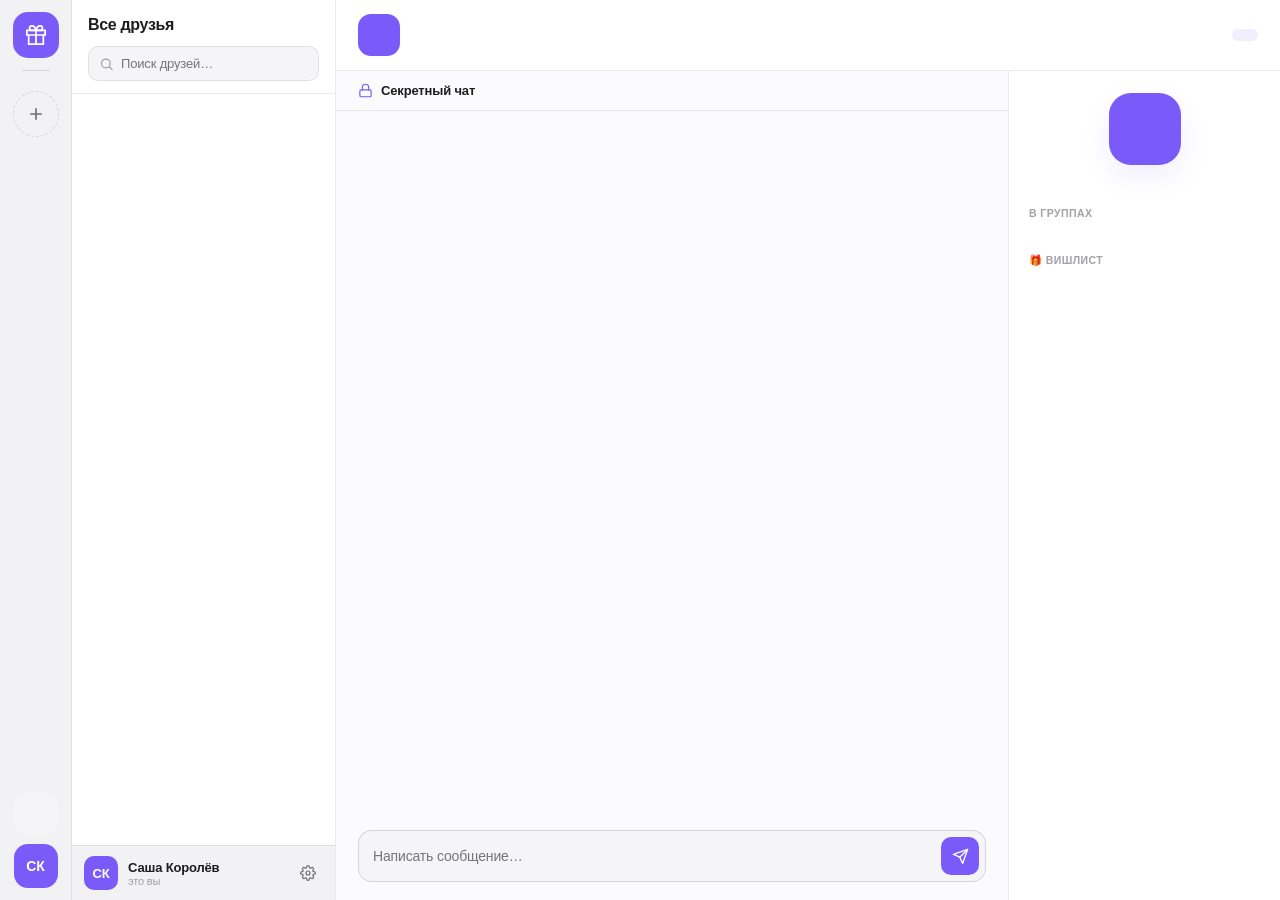
==== index.html @ 0d5040f3 "тут в app прописал еще базово нас чтобы всегда были" ====
<!DOCTYPE html>
<html lang="ru" data-theme="light">
<head>
<meta charset="UTF-8">
<meta name="viewport" content="width=device-width, initial-scale=1.0">
<title>Патимейкер</title>
<script>
  // применяем тему до отрисовки, чтобы не было мигания
  try { document.documentElement.dataset.theme = localStorage.getItem('pm-theme') || 'light'; } catch(e){}
</script>
<link rel="stylesheet" href="css/variables.css">
<link rel="stylesheet" href="css/base.css">
<link rel="stylesheet" href="css/layout.css">
<link rel="stylesheet" href="css/lists.css">
<link rel="stylesheet" href="css/cards.css">
<link rel="stylesheet" href="css/components.css">
</head>
<body>
<div class="app">

  <!-- ============ ICON RAIL ============ -->
  <nav class="rail">
    <button class="rail-btn active" id="railHome" title="Все друзья">
      <svg width="22" height="22" viewBox="0 0 24 24" fill="none" stroke="currentColor" stroke-width="1.9" stroke-linecap="round" stroke-linejoin="round"><path d="M20 12v10H4V12"/><path d="M2 7h20v5H2z"/><path d="M12 22V7"/><path d="M12 7H7.5a2.5 2.5 0 0 1 0-5C11 2 12 7 12 7z"/><path d="M12 7h4.5a2.5 2.5 0 0 0 0-5C13 2 12 7 12 7z"/></svg>
    </button>
    <div class="rail-divider"></div>
    <div id="railGroups"></div>
    <button class="rail-add" title="Новая группа">
      <svg width="18" height="18" viewBox="0 0 24 24" fill="none" stroke="currentColor" stroke-width="2.2" stroke-linecap="round"><path d="M12 5v14M5 12h14"/></svg>
    </button>
    <div class="rail-spacer"></div>
    <button class="rail-theme" id="themeBtn" title="Сменить тему"></button>
    <button class="rail-me" data-profile title="Мой профиль">СК</button>
  </nav>

  <!-- ============ FRIENDS LIST ============ -->
  <aside class="list">
    <div class="list-head">
      <div class="list-title" id="listTitle">Все друзья</div>
      <div class="list-sub" id="listSub"></div>
      <div class="group-actions" id="groupActions">
        <button class="ga-btn" id="groupJoinBtn"></button>
        <button class="ga-bell" id="groupBellBtn" title="Уведомления о днях рождения группы"></button>
      </div>
      <div class="search">
        <svg width="15" height="15" viewBox="0 0 24 24" fill="none" stroke="var(--faint)" stroke-width="2" stroke-linecap="round" stroke-linejoin="round"><circle cx="11" cy="11" r="7"/><path d="m21 21-4.3-4.3"/></svg>
        <input id="search" placeholder="Поиск друзей…">
      </div>
    </div>
    <div class="list-body" id="listBody"></div>
    <div class="list-foot">
      <button class="foot-av" data-profile>СК</button>
      <div style="flex:1;min-width:0">
        <div class="foot-name">Саша Королёв</div>
        <div class="foot-role">это вы</div>
      </div>
      <button class="foot-cog" data-profile title="Настройки">
        <svg width="16" height="16" viewBox="0 0 24 24" fill="none" stroke="currentColor" stroke-width="1.8" stroke-linecap="round" stroke-linejoin="round"><circle cx="12" cy="12" r="3"/><path d="M19.4 15a1.65 1.65 0 0 0 .33 1.82l.06.06a2 2 0 1 1-2.83 2.83l-.06-.06a1.65 1.65 0 0 0-1.82-.33 1.65 1.65 0 0 0-1 1.51V21a2 2 0 0 1-4 0v-.09A1.65 1.65 0 0 0 9 19.4a1.65 1.65 0 0 0-1.82.33l-.06.06a2 2 0 1 1-2.83-2.83l.06-.06a1.65 1.65 0 0 0 .33-1.82 1.65 1.65 0 0 0-1.51-1H3a2 2 0 0 1 0-4h.09A1.65 1.65 0 0 0 4.6 9a1.65 1.65 0 0 0-.33-1.82l-.06-.06a2 2 0 1 1 2.83-2.83l.06.06a1.65 1.65 0 0 0 1.82.33H9a1.65 1.65 0 0 0 1-1.51V3a2 2 0 0 1 4 0v.09a1.65 1.65 0 0 0 1 1.51 1.65 1.65 0 0 0 1.82-.33l.06-.06a2 2 0 1 1 2.83 2.83l-.06.06a1.65 1.65 0 0 0-.33 1.82V9a1.65 1.65 0 0 0 1.51 1H21a2 2 0 0 1 0 4h-.09a1.65 1.65 0 0 0-1.51 1z"/></svg>
      </button>
    </div>
  </aside>

  <!-- ============ MAIN ============ -->
  <main class="main">
    <div class="main-empty" id="mainEmpty">
      <div class="main-empty-icon">🎈</div>
      <div class="main-empty-title">Друзей пока нет</div>
      <div class="main-empty-text">Удалённых друзей можно добавить заново — здесь появится подготовка к празднику</div>
    </div>

    <header class="main-head" id="mainHead">
      <div class="main-av" id="mAv"></div>
      <div style="flex:1;min-width:0">
        <div class="main-name" id="mName"></div>
        <div class="main-birth" id="mBirth"></div>
      </div>
      <span class="cd" id="mCd"></span>
    </header>

    <div class="main-body" id="mainBody">
      <section class="chat">
        <div class="chat-head">
          <svg width="15" height="15" viewBox="0 0 24 24" fill="none" stroke="var(--accent)" stroke-width="1.9" stroke-linecap="round" stroke-linejoin="round"><rect x="3" y="11" width="18" height="11" rx="2"/><path d="M7 11V7a5 5 0 0 1 10 0v4"/></svg>
          <b>Секретный чат</b>
          <span id="chatHint"></span>
        </div>
        <div class="chat-log" id="chatLog"></div>
        <div class="chat-input-wrap">
          <div class="chat-input">
            <input id="chatInput" placeholder="Написать сообщение…">
            <button class="send" id="sendBtn" title="Отправить">
              <svg width="17" height="17" viewBox="0 0 24 24" fill="none" stroke="currentColor" stroke-width="1.9" stroke-linecap="round" stroke-linejoin="round"><path d="m22 2-7 20-4-9-9-4z"/><path d="M22 2 11 13"/></svg>
            </button>
          </div>
        </div>
      </section>

      <aside class="info">
        <div class="info-top">
          <div class="info-av" id="iAv"></div>
          <div>
            <div class="info-name" id="iName"></div>
            <div class="info-sub" id="iCd"></div>
          </div>
        </div>
        <div>
          <div class="info-label">В ГРУППАХ</div>
          <div class="chips" id="iGroups"></div>
        </div>
        <div>
          <div class="info-label">🎁 ВИШЛИСТ</div>
          <div class="wish" id="iWish"></div>
        </div>
      </aside>
    </div>
  </main>

  <!-- ============ PROFILE MODAL ============ -->
  <div class="overlay hidden" id="overlay">
    <div class="overlay-bg" data-close></div>
    <div class="modal">
      <div class="modal-head">
        <div style="display:flex;align-items:center;gap:13px">
          <div class="modal-av">СК</div>
          <div>
            <div class="modal-title">Мой профиль</div>
            <div class="modal-sub">И.Курбан · это вы</div>
          </div>
        </div>
        <button class="modal-x" data-close>×</button>
      </div>
      <div class="modal-body">
        <div class="row">
          <div class="field" style="flex:1">
            <label>Имя</label>
            <input value="Саша Королёв">
          </div>
          <div class="field" style="width:150px">
            <label>День рождения</label>
            <input type="date" value="1998-11-24">
          </div>
        </div>
        <div>
          <div class="info-label">🎁 МОЙ ВИШЛИСТ</div>
          <div class="wish" id="myWish"></div>
        </div>
        <button class="btn-primary" data-close>Сохранить изменения</button>
      </div>
    </div>
  </div>

</div>

<!-- модели -->
<script src="js/models/User.js"></script>
<script src="js/models/Group.js"></script>
<script src="js/models/ChatMessage.js"></script>
<script src="js/models/Subscription.js"></script>
<script src="js/models/WishItem.js"></script>

<!-- хранилище -->
<script src="js/storage.js"></script>

<!-- репозитории -->
<script src="js/Repositories/BaseRepository.js"></script>
<script src="js/Repositories/UserRepository.js"></script>
<script src="js/Repositories/GroupRepository.js"></script>
<script src="js/Repositories/ChatRepository.js"></script>
<script src="js/Repositories/SubscriptionRepository.js"></script>
<script src="js/Repositories/WishlistRepository.js"></script>

<!-- сервисы -->
<script src="js/Notification.js"></script>

<!-- логика приложения -->
<script src="js/app.js"></script>
</body>
</html>
---- css/variables.css ----
/* ============ Патимейкер — переменные темы ============ */

:root{
  --bg:#FBFBFD; --card:#FFFFFF; --elev:#FFFFFF; --rail:#F2F2F5;
  --text:#1D1D1F; --muted:#6E6E73; --faint:#A1A1A6;
  --border:rgba(0,0,0,.08); --border-2:rgba(0,0,0,.12);
  --fill:#F5F5F7; --fill-2:#ECECEF;
  --accent:#7A5AF8; --accent-2:#6A46F5;
  --accent-soft:rgba(122,90,248,.10); --accent-border:rgba(122,90,248,.24);
  --on-accent:#FFFFFF;
  --danger:#FF3B30; --danger-soft:rgba(255,59,48,.10);
  --shadow:0 1px 2px rgba(0,0,0,.04),0 12px 32px rgba(0,0,0,.06);
  --shadow-sm:0 1px 2px rgba(0,0,0,.05);
}
html[data-theme="dark"]{
  --bg:#0B0B0D; --card:#141416; --elev:#1C1C1E; --rail:#161618;
  --text:#F5F5F7; --muted:#98989D; --faint:#5C5C61;
  --border:rgba(255,255,255,.09); --border-2:rgba(255,255,255,.14);
  --fill:#1C1C1E; --fill-2:#2C2C2E;
  --accent:#9E86FF; --accent-2:#B29BFF;
  --accent-soft:rgba(158,134,255,.14); --accent-border:rgba(158,134,255,.30);
  --on-accent:#000000;
  --danger:#FF453A; --danger-soft:rgba(255,69,58,.14);
  --shadow:0 1px 2px rgba(0,0,0,.4),0 16px 40px rgba(0,0,0,.5);
  --shadow-sm:0 1px 2px rgba(0,0,0,.5);
}
---- css/base.css ----
/* ============ Патимейкер — базовые стили ============ */

*{box-sizing:border-box}
html,body{height:100%}
body{margin:0;background:var(--bg);color:var(--text);
  font-family:-apple-system,BlinkMacSystemFont,"SF Pro Display","SF Pro Text","Segoe UI",Roboto,sans-serif;
  -webkit-font-smoothing:antialiased;letter-spacing:-.01em;transition:background-color .3s,color .3s;}
::-webkit-scrollbar{width:6px;height:6px}
::-webkit-scrollbar-thumb{background:var(--border-2);border-radius:99px}
::-webkit-scrollbar-thumb:hover{background:var(--faint)}
::-webkit-scrollbar-track{background:transparent}
input,button,select{font-family:inherit;letter-spacing:inherit}
button{cursor:pointer;color:inherit}
.hidden{display:none!important}
@keyframes pop{from{opacity:0;transform:translateY(6px) scale(.98)}to{opacity:1;transform:none}}
---- css/layout.css ----
/* ============ Патимейкер — каркас страницы ============ */

.app{display:flex;height:100vh;overflow:hidden;background:var(--bg)}

/* ---------- icon rail ---------- */
.rail{width:72px;flex-shrink:0;display:flex;flex-direction:column;align-items:center;gap:8px;
  padding:12px 0;background:var(--rail);border-right:1px solid var(--border)}
.rail-btn{width:46px;height:46px;border:none;display:flex;align-items:center;justify-content:center;
  border-radius:50%;background:var(--fill);color:var(--muted);transition:all .2s}
.rail-btn:hover{border-radius:15px}
.rail-btn.active{border-radius:15px;background:var(--accent);color:var(--on-accent)}
.rail-btn.group{font-weight:600;font-size:14px;color:var(--text)}
.rail-btn.group.active{color:var(--on-accent)}
.rail-divider{width:28px;height:1px;background:var(--border-2);margin:4px 0}
.rail-item{position:relative;display:flex;align-items:center;justify-content:center;width:100%}
.rail-pill{position:absolute;left:0;width:4px;height:26px;border-radius:0 4px 4px 0;background:var(--accent)}
.rail-add{width:46px;height:46px;border:1.5px dashed var(--border-2);background:transparent;color:var(--muted);
  border-radius:50%;display:flex;align-items:center;justify-content:center;transition:all .2s}
.rail-add:hover{border-radius:15px;border-color:var(--accent);color:var(--accent)}
.rail-spacer{flex:1}
.rail-theme{width:44px;height:44px;border:none;border-radius:14px;background:var(--fill);color:var(--muted);
  display:flex;align-items:center;justify-content:center;transition:all .2s}
.rail-theme:hover{color:var(--accent)}
.rail-me{width:44px;height:44px;border-radius:14px;border:none;background:var(--accent);color:var(--on-accent);
  font-weight:600;font-size:14px;display:flex;align-items:center;justify-content:center;transition:transform .15s}
.rail-me:hover{transform:scale(1.06)}

/* ---------- main ---------- */
.main{flex:1;min-width:0;display:flex;flex-direction:column;background:var(--bg)}
.main-empty{display:none;flex-direction:column;align-items:center;justify-content:center;gap:12px;
  flex:1;text-align:center;padding:40px}
.main-empty.show{display:flex}
.main-empty-icon{width:64px;height:64px;border-radius:20px;background:var(--fill);
  display:flex;align-items:center;justify-content:center;font-size:28px}
.main-empty-title{font-size:16px;font-weight:700;letter-spacing:-.02em}
.main-empty-text{font-size:13px;color:var(--faint);max-width:260px;line-height:1.5}
.main-head{flex-shrink:0;display:flex;align-items:center;gap:13px;padding:14px 22px;
  border-bottom:1px solid var(--border);background:var(--elev)}
.main-av{width:42px;height:42px;border-radius:13px;background:var(--accent);color:var(--on-accent);
  display:flex;align-items:center;justify-content:center;font-weight:600;font-size:16px}
.main-name{font-size:16px;font-weight:700;letter-spacing:-.02em}
.main-birth{font-size:12.5px;color:var(--muted)}

.main-body{flex:1;min-height:0;display:flex}

/* chat */
.chat{flex:1;min-width:0;display:flex;flex-direction:column}
.chat-head{display:flex;align-items:center;gap:8px;padding:12px 22px;border-bottom:1px solid var(--border)}
.chat-head b{font-size:13px;font-weight:600}
.chat-head span{font-size:12px;color:var(--faint)}
.chat-log{flex:1;min-height:0;overflow-y:auto;padding:18px 22px;display:flex;flex-direction:column;gap:12px}
.chat-input-wrap{flex-shrink:0;padding:14px 22px 18px}
.chat-input{display:flex;gap:9px;align-items:center;background:var(--fill);border:1px solid var(--border-2);
  border-radius:14px;padding:6px 6px 6px 14px}
.chat-input:focus-within{border-color:var(--accent)}
.chat-input input{flex:1;min-width:0;background:transparent;border:none;font-size:14px;color:var(--text);outline:none;padding:6px 0}
.send{width:38px;height:38px;flex-shrink:0;border:none;border-radius:10px;background:var(--accent);color:var(--on-accent);
  display:flex;align-items:center;justify-content:center;transition:transform .15s}
.send:hover{transform:scale(1.05)}

/* info panel */
.info{width:272px;flex-shrink:0;border-left:1px solid var(--border);background:var(--elev);
  overflow-y:auto;padding:22px 20px;display:flex;flex-direction:column;gap:26px}
---- css/lists.css ----
/* ============ Патимейкер — список друзей (сайдбар) ============ */

.list{width:264px;flex-shrink:0;display:flex;flex-direction:column;background:var(--elev);border-right:1px solid var(--border)}
.list-head{padding:16px 16px 12px;border-bottom:1px solid var(--border)}
.list-title{font-size:16px;font-weight:700;letter-spacing:-.02em}
.list-sub{font-size:12px;color:var(--faint);margin-top:2px}
.search{position:relative;margin-top:12px}
.search svg{position:absolute;left:11px;top:50%;transform:translateY(-50%)}
.search input{width:100%;background:var(--fill);border:1px solid var(--border);border-radius:10px;
  padding:9px 12px 9px 32px;font-size:13px;color:var(--text);outline:none;transition:border-color .15s}
.search input:focus{border-color:var(--accent)}

.group-actions{display:none;gap:8px;margin-top:12px}
.group-actions.show{display:flex}
.ga-btn{flex:1;font-size:12.5px;font-weight:600;padding:8px 10px;border:1px solid var(--border-2);
  border-radius:10px;background:var(--fill);color:var(--text);transition:all .15s}
.ga-btn:hover{border-color:var(--accent);color:var(--accent)}
.ga-btn.joined{background:var(--accent-soft);color:var(--accent);border-color:var(--accent-border)}
.ga-btn.joined:hover{background:var(--danger-soft);color:var(--danger);border-color:transparent}
.ga-bell{width:36px;height:36px;flex-shrink:0;font-size:15px;border:1px solid var(--border-2);border-radius:10px;
  background:var(--fill);color:var(--muted);display:flex;align-items:center;justify-content:center;transition:all .15s}
.ga-bell:hover{border-color:var(--accent);color:var(--accent)}
.ga-bell.active{background:var(--accent-soft);color:var(--accent);border-color:var(--accent-border)}
.ga-bell:disabled{opacity:.4;cursor:default;border-color:var(--border-2);color:var(--muted);background:var(--fill)}

.list-body{flex:1;overflow-y:auto;padding:10px 10px 4px}
.section-label{font-size:10.5px;font-weight:600;color:var(--faint);letter-spacing:.04em;padding:6px 8px 4px}
.list-sep{height:1px;background:var(--border);margin:8px 8px 4px}

.up-row{display:flex;align-items:center;gap:9px;width:100%;padding:7px 8px;border:none;background:transparent;
  text-align:left;border-radius:9px;transition:background .15s}
.up-row:hover{background:var(--fill)}
.up-av{width:30px;height:30px;flex-shrink:0;border-radius:9px;background:var(--accent-soft);color:var(--accent);
  display:flex;align-items:center;justify-content:center;font-size:11px;font-weight:600}
.up-name{flex:1;min-width:0;font-size:13px;font-weight:500;white-space:nowrap;overflow:hidden;text-overflow:ellipsis}

.friend-row{position:relative;display:flex;align-items:center;margin-bottom:2px}
.friend{display:flex;align-items:center;gap:11px;flex:1;min-width:0;padding:9px 34px 9px 10px;border:none;background:transparent;
  text-align:left;border-radius:11px;margin-bottom:0;transition:background .15s}
.friend:hover{background:var(--fill)}
.friend.active{background:var(--accent-soft)}
.friend.active .friend-name{color:var(--accent)}
.friend-av{width:36px;height:36px;flex-shrink:0;border-radius:11px;background:var(--accent-soft);color:var(--accent);
  display:flex;align-items:center;justify-content:center;font-size:13px;font-weight:600}
.friend-name{display:block;font-size:13.5px;font-weight:600;white-space:nowrap;overflow:hidden;text-overflow:ellipsis}
.friend-birth{display:block;font-size:12px;color:var(--faint);margin-top:1px}
.friend-del{position:absolute;right:6px;top:50%;transform:translateY(-50%);width:26px;height:26px;
  border:none;border-radius:8px;background:transparent;color:var(--faint);font-size:17px;line-height:1;
  display:flex;align-items:center;justify-content:center;opacity:0;transition:all .15s}
.friend-row:hover .friend-del{opacity:1}
.friend-del:hover{background:var(--danger-soft);color:var(--danger)}

.list-foot{display:flex;align-items:center;gap:10px;padding:10px 12px;border-top:1px solid var(--border);background:var(--rail)}
.foot-av{width:34px;height:34px;flex-shrink:0;border-radius:10px;border:none;background:var(--accent);color:var(--on-accent);
  font-weight:600;font-size:13px;display:flex;align-items:center;justify-content:center}
.foot-name{font-size:13px;font-weight:600;white-space:nowrap;overflow:hidden;text-overflow:ellipsis}
.foot-role{font-size:11px;color:var(--faint)}
.foot-cog{width:30px;height:30px;border-radius:8px;border:none;background:transparent;color:var(--muted);
  display:flex;align-items:center;justify-content:center}
.foot-cog:hover{background:var(--fill);color:var(--text)}
---- css/cards.css ----
/* ============ Патимейкер — карточки контента (бейджи, чат, инфо-панель) ============ */

.badge{font-size:10.5px;font-weight:600;padding:2px 8px;border-radius:99px;white-space:nowrap;
  background:var(--accent-soft);color:var(--accent)}
.badge.today{background:var(--accent);color:var(--on-accent)}
.cd{font-size:12px;font-weight:600;padding:6px 13px;border-radius:99px;white-space:nowrap;
  background:var(--accent-soft);color:var(--accent)}
.cd.today{background:var(--accent);color:var(--on-accent)}

/* chat bubbles */
.msg{display:flex;flex-direction:column;align-items:flex-start}
.msg.mine{align-items:flex-end}
.msg-sender{font-size:11px;color:var(--accent);font-weight:600;margin:0 6px 3px}
.bubble{max-width:72%;padding:9px 14px;border-radius:16px;font-size:13.5px;line-height:1.45;
  background:var(--card);color:var(--text);border:1px solid var(--border)}
.msg.mine .bubble{background:var(--accent);color:var(--on-accent);border:none}

/* info panel content */
.info-top{display:flex;flex-direction:column;align-items:center;text-align:center;gap:10px;padding-bottom:4px}
.info-av{width:72px;height:72px;border-radius:22px;background:var(--accent);color:var(--on-accent);
  display:flex;align-items:center;justify-content:center;font-weight:600;font-size:26px;box-shadow:0 12px 28px var(--accent-soft)}
.info-name{font-size:17px;font-weight:700;letter-spacing:-.02em}
.info-sub{font-size:12.5px;color:var(--muted);margin-top:2px}
.info-label{font-size:10.5px;font-weight:600;color:var(--faint);letter-spacing:.04em;margin-bottom:9px}
.chips{display:flex;flex-wrap:wrap;gap:6px}
.chip{font-size:12px;font-weight:500;padding:5px 11px;border-radius:99px;background:var(--accent-soft);
  color:var(--accent);border:1px solid var(--accent-border)}
.wish{display:flex;flex-direction:column;gap:7px}
.wish-item{display:flex;align-items:center;gap:10px;padding:10px 12px;border-radius:12px;background:var(--fill);border:1px solid var(--border);font-size:13px}
---- css/components.css ----
/* ============ Патимейкер — модалка и переиспользуемые компоненты ============ */

.overlay{position:fixed;inset:0;z-index:60;display:flex;align-items:center;justify-content:center;padding:20px}
.overlay.hidden{display:none}
.overlay-bg{position:absolute;inset:0;background:rgba(0,0,0,.45);backdrop-filter:blur(6px)}
.modal{position:relative;width:100%;max-width:440px;background:var(--card);border:1px solid var(--border);
  border-radius:22px;box-shadow:var(--shadow);overflow:hidden;animation:pop .25s ease}
.modal-head{padding:22px 24px;border-bottom:1px solid var(--border);display:flex;align-items:center;justify-content:space-between}
.modal-av{width:44px;height:44px;border-radius:13px;background:var(--accent);color:var(--on-accent);
  display:flex;align-items:center;justify-content:center;font-weight:600;font-size:16px}
.modal-title{font-size:17px;font-weight:700}
.modal-sub{font-size:12px;color:var(--faint);margin-top:1px}
.modal-x{width:32px;height:32px;border-radius:9px;border:none;background:var(--fill);color:var(--muted);
  font-size:17px;display:flex;align-items:center;justify-content:center}
.modal-body{padding:24px;display:flex;flex-direction:column;gap:18px;max-height:70vh;overflow-y:auto}
.field label{display:block;font-size:12px;color:var(--muted);margin-bottom:6px}
.field input{width:100%;background:var(--fill);border:1px solid var(--border-2);border-radius:11px;
  padding:10px 12px;font-size:14px;color:var(--text);outline:none}
.field input:focus{border-color:var(--accent)}
.row{display:flex;gap:12px}
.btn-primary{width:100%;border:none;border-radius:13px;background:var(--accent);color:var(--on-accent);
  padding:12px;font-size:14px;font-weight:600;transition:transform .15s}
.btn-primary:hover{transform:scale(1.01)}
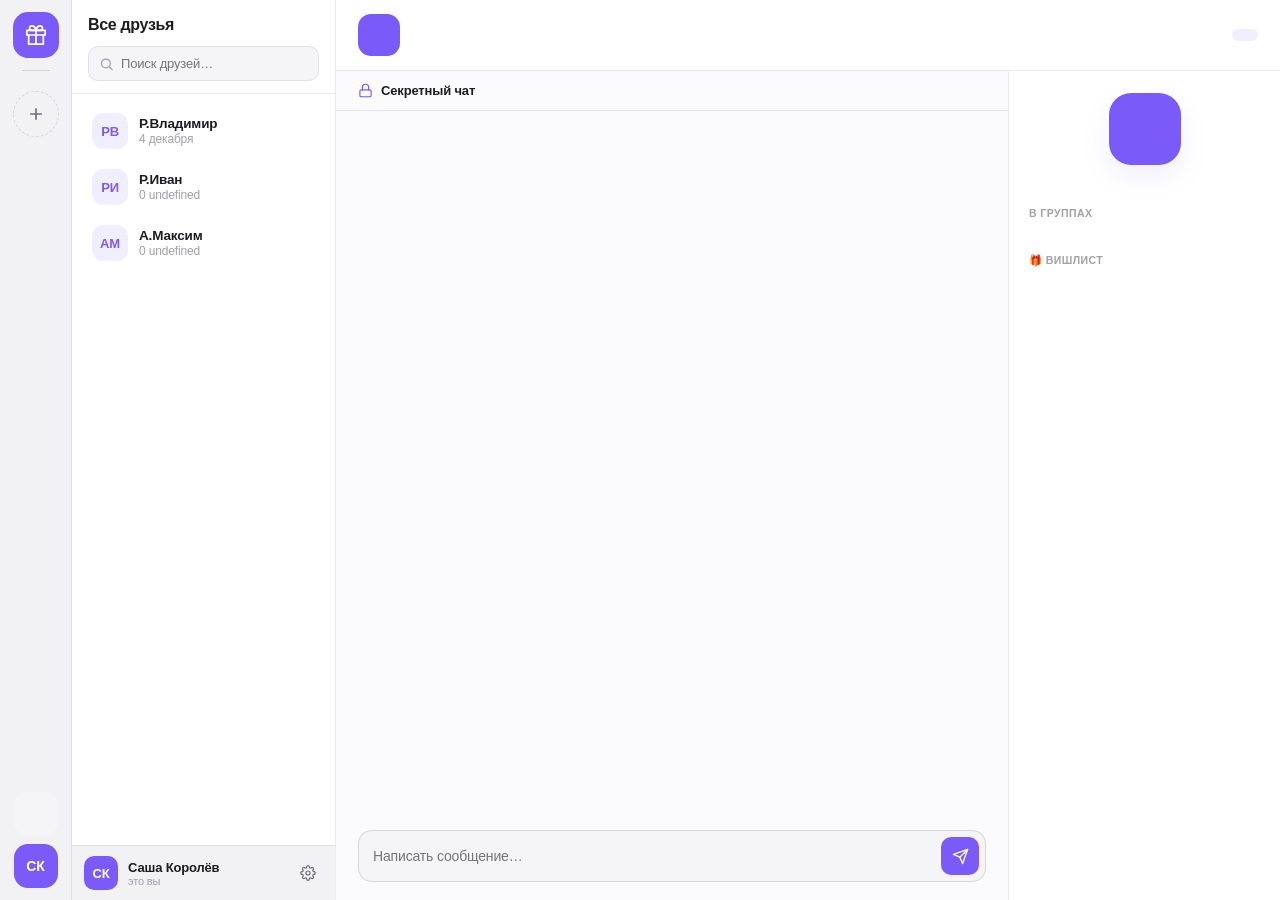
==== commit 8977e69e: "чутчут разбил так лучше я думаю" ====
--- a/index.html
+++ b/index.html
@@ -172,7 +172,16 @@
 <!-- сервисы -->
 <script src="js/Notification.js"></script>
 
-<!-- логика приложения -->
+<!-- утилиты -->
+<script src="js/utils.js"></script>
+
+<!-- тестовые данные -->
+<script src="js/seed.js"></script>
+
+<!-- рендер -->
+<script src="js/render/friendsList.js"></script>
+
+<!-- точка входа -->
 <script src="js/app.js"></script>
 </body>
 </html>
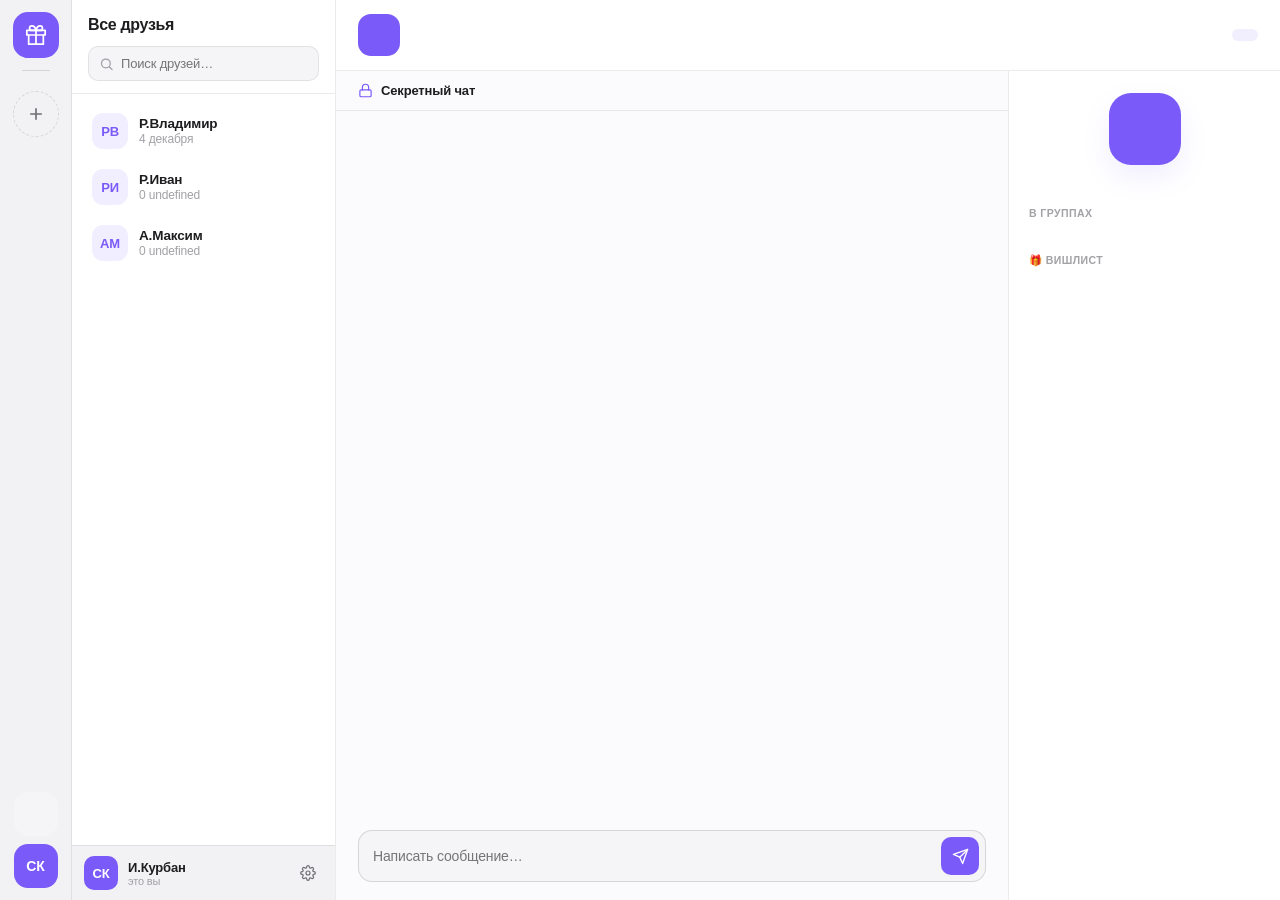
==== commit f71f193b: "БАХ" ====
--- a/index.html
+++ b/index.html
@@ -51,7 +51,7 @@
     <div class="list-foot">
       <button class="foot-av" data-profile>СК</button>
       <div style="flex:1;min-width:0">
-        <div class="foot-name">Саша Королёв</div>
+        <div class="foot-name">И.Курбан</div>
         <div class="foot-role">это вы</div>
       </div>
       <button class="foot-cog" data-profile title="Настройки">
@@ -133,7 +133,7 @@
         <div class="row">
           <div class="field" style="flex:1">
             <label>Имя</label>
-            <input value="Саша Королёв">
+            <input value="И.Курбан">
           </div>
           <div class="field" style="width:150px">
             <label>День рождения</label>
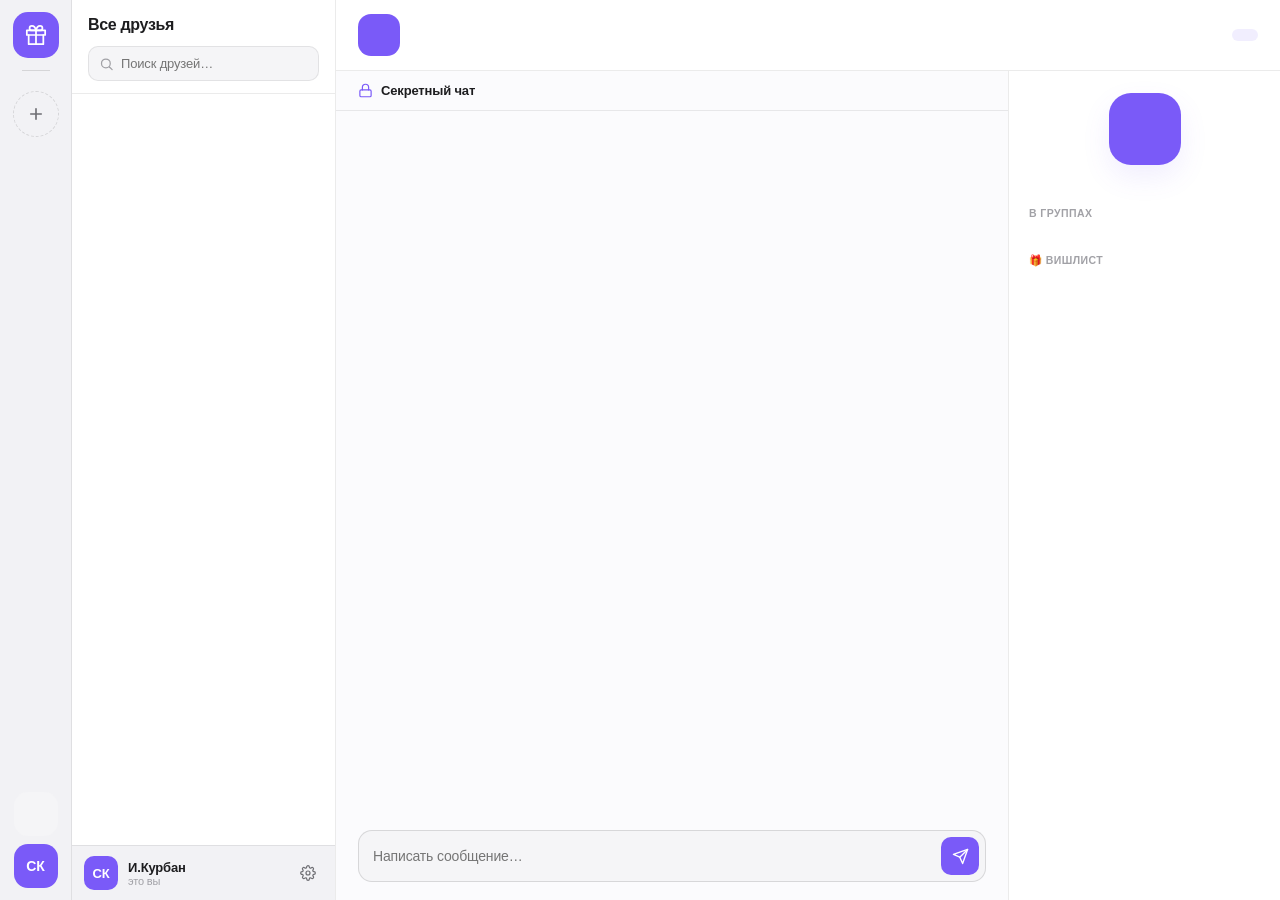
==== commit ff87fe4a: "456" ====
--- a/index.html
+++ b/index.html
@@ -179,7 +179,11 @@
 <script src="js/seed.js"></script>
 
 <!-- рендер -->
-<script src="js/render/friendsList.js"></script>
+<!--<script src="js/render/friendsList.js"></script>-->
+
+<script src="js/views/Sidebar.js"></script>
+<script src="js/views/Main.js"></script>
+<!--<script src="js/views/ProfileModalView.js"></script>-->
 
 <!-- точка входа -->
 <script src="js/app.js"></script>
--- a/css/variables.css
+++ b/css/variables.css
@@ -1,26 +1,44 @@
-/* ============ Патимейкер — переменные темы ============ */
-
 :root{
-  --bg:#FBFBFD; --card:#FFFFFF; --elev:#FFFFFF; --rail:#F2F2F5;
-  --text:#1D1D1F; --muted:#6E6E73; --faint:#A1A1A6;
-  --border:rgba(0,0,0,.08); --border-2:rgba(0,0,0,.12);
-  --fill:#F5F5F7; --fill-2:#ECECEF;
-  --accent:#7A5AF8; --accent-2:#6A46F5;
-  --accent-soft:rgba(122,90,248,.10); --accent-border:rgba(122,90,248,.24);
+  --bg:#FBFBFD;
+  --card:#FFFFFF; 
+  --elev:#FFFFFF; 
+  --rail:#F2F2F5;
+  --text:#1D1D1F; 
+  --muted:#6E6E73; 
+  --faint:#A1A1A6;
+  --border:rgba(0,0,0,.08); 
+  --border-2:rgba(0,0,0,.12);
+  --fill:#F5F5F7; 
+  --fill-2:#ECECEF;
+  --accent:#7A5AF8; 
+  --accent-2:#6A46F5;
+  --accent-soft:rgba(122,90,248,.10); 
+  --accent-border:rgba(122,90,248,.24);
   --on-accent:#FFFFFF;
-  --danger:#FF3B30; --danger-soft:rgba(255,59,48,.10);
+  --danger:#FF3B30; 
+  --danger-soft:rgba(255,59,48,.10);
   --shadow:0 1px 2px rgba(0,0,0,.04),0 12px 32px rgba(0,0,0,.06);
   --shadow-sm:0 1px 2px rgba(0,0,0,.05);
 }
-html[data-theme="dark"]{
-  --bg:#0B0B0D; --card:#141416; --elev:#1C1C1E; --rail:#161618;
-  --text:#F5F5F7; --muted:#98989D; --faint:#5C5C61;
-  --border:rgba(255,255,255,.09); --border-2:rgba(255,255,255,.14);
-  --fill:#1C1C1E; --fill-2:#2C2C2E;
-  --accent:#9E86FF; --accent-2:#B29BFF;
-  --accent-soft:rgba(158,134,255,.14); --accent-border:rgba(158,134,255,.30);
+html[
+  data-theme="dark"]{
+    --bg:#0B0B0D; 
+    --card:#141416; 
+    --elev:#1C1C1E; 
+    --rail:#161618;
+  --text:#F5F5F7; 
+  --muted:#98989D; 
+  --faint:#5C5C61;
+  --border:rgba(255,255,255,.09); 
+  --border-2:rgba(255,255,255,.14);
+  --fill:#1C1C1E; 
+  --fill-2:#2C2C2E;
+  --accent:#9E86FF; 
+  --accent-2:#B29BFF;
+  --accent-soft:rgba(158,134,255,.14); 
+  --accent-border:rgba(158,134,255,.30);
   --on-accent:#000000;
-  --danger:#FF453A; --danger-soft:rgba(255,69,58,.14);
+  --danger:#FF453A; 
+  --danger-soft:rgba(255,69,58,.14);
   --shadow:0 1px 2px rgba(0,0,0,.4),0 16px 40px rgba(0,0,0,.5);
-  --shadow-sm:0 1px 2px rgba(0,0,0,.5);
-}
+  --shadow-sm:0 1px 2px rgba(0,0,0,.5);}
--- a/css/base.css
+++ b/css/base.css
@@ -1,15 +1,39 @@
-/* ============ Патимейкер — базовые стили ============ */
+*{box-sizing:
+  border-box}
 
-*{box-sizing:border-box}
-html,body{height:100%}
-body{margin:0;background:var(--bg);color:var(--text);
+html,body{
+  height:100%
+}
+body
+{margin:0;
+  background:var(--bg);
+  color:var(--text);
   font-family:-apple-system,BlinkMacSystemFont,"SF Pro Display","SF Pro Text","Segoe UI",Roboto,sans-serif;
-  -webkit-font-smoothing:antialiased;letter-spacing:-.01em;transition:background-color .3s,color .3s;}
-::-webkit-scrollbar{width:6px;height:6px}
-::-webkit-scrollbar-thumb{background:var(--border-2);border-radius:99px}
-::-webkit-scrollbar-thumb:hover{background:var(--faint)}
-::-webkit-scrollbar-track{background:transparent}
-input,button,select{font-family:inherit;letter-spacing:inherit}
-button{cursor:pointer;color:inherit}
-.hidden{display:none!important}
+  -webkit-font-smoothing:antialiased;letter-spacing:-.01em;transition:background-color .3s,color .3s;
+}
+::-webkit-scrollbar{
+  width:6px;
+  height:6px
+}
+::-webkit-scrollbar-thumb{
+  background:var(--border-2);
+  border-radius:99px
+}
+::-webkit-scrollbar-thumb:hover{
+  background:var(--faint)
+}
+::-webkit-scrollbar-track{
+  background:transparent
+}
+input,button,select{
+  font-family:inherit;
+  letter-spacing:inherit
+}
+button{
+  cursor:pointer;
+  color:inherit
+}
+.hidden{
+  display:none!important
+}
 @keyframes pop{from{opacity:0;transform:translateY(6px) scale(.98)}to{opacity:1;transform:none}}
--- a/css/layout.css
+++ b/css/layout.css
@@ -1,63 +1,278 @@
-/* ============ Патимейкер — каркас страницы ============ */
-
-.app{display:flex;height:100vh;overflow:hidden;background:var(--bg)}
-
-/* ---------- icon rail ---------- */
-.rail{width:72px;flex-shrink:0;display:flex;flex-direction:column;align-items:center;gap:8px;
-  padding:12px 0;background:var(--rail);border-right:1px solid var(--border)}
-.rail-btn{width:46px;height:46px;border:none;display:flex;align-items:center;justify-content:center;
-  border-radius:50%;background:var(--fill);color:var(--muted);transition:all .2s}
-.rail-btn:hover{border-radius:15px}
-.rail-btn.active{border-radius:15px;background:var(--accent);color:var(--on-accent)}
-.rail-btn.group{font-weight:600;font-size:14px;color:var(--text)}
-.rail-btn.group.active{color:var(--on-accent)}
-.rail-divider{width:28px;height:1px;background:var(--border-2);margin:4px 0}
-.rail-item{position:relative;display:flex;align-items:center;justify-content:center;width:100%}
-.rail-pill{position:absolute;left:0;width:4px;height:26px;border-radius:0 4px 4px 0;background:var(--accent)}
-.rail-add{width:46px;height:46px;border:1.5px dashed var(--border-2);background:transparent;color:var(--muted);
-  border-radius:50%;display:flex;align-items:center;justify-content:center;transition:all .2s}
-.rail-add:hover{border-radius:15px;border-color:var(--accent);color:var(--accent)}
-.rail-spacer{flex:1}
-.rail-theme{width:44px;height:44px;border:none;border-radius:14px;background:var(--fill);color:var(--muted);
-  display:flex;align-items:center;justify-content:center;transition:all .2s}
-.rail-theme:hover{color:var(--accent)}
-.rail-me{width:44px;height:44px;border-radius:14px;border:none;background:var(--accent);color:var(--on-accent);
-  font-weight:600;font-size:14px;display:flex;align-items:center;justify-content:center;transition:transform .15s}
-.rail-me:hover{transform:scale(1.06)}
-
-/* ---------- main ---------- */
-.main{flex:1;min-width:0;display:flex;flex-direction:column;background:var(--bg)}
-.main-empty{display:none;flex-direction:column;align-items:center;justify-content:center;gap:12px;
-  flex:1;text-align:center;padding:40px}
-.main-empty.show{display:flex}
-.main-empty-icon{width:64px;height:64px;border-radius:20px;background:var(--fill);
-  display:flex;align-items:center;justify-content:center;font-size:28px}
-.main-empty-title{font-size:16px;font-weight:700;letter-spacing:-.02em}
-.main-empty-text{font-size:13px;color:var(--faint);max-width:260px;line-height:1.5}
-.main-head{flex-shrink:0;display:flex;align-items:center;gap:13px;padding:14px 22px;
-  border-bottom:1px solid var(--border);background:var(--elev)}
-.main-av{width:42px;height:42px;border-radius:13px;background:var(--accent);color:var(--on-accent);
-  display:flex;align-items:center;justify-content:center;font-weight:600;font-size:16px}
-.main-name{font-size:16px;font-weight:700;letter-spacing:-.02em}
-.main-birth{font-size:12.5px;color:var(--muted)}
-
-.main-body{flex:1;min-height:0;display:flex}
-
-/* chat */
-.chat{flex:1;min-width:0;display:flex;flex-direction:column}
-.chat-head{display:flex;align-items:center;gap:8px;padding:12px 22px;border-bottom:1px solid var(--border)}
-.chat-head b{font-size:13px;font-weight:600}
-.chat-head span{font-size:12px;color:var(--faint)}
-.chat-log{flex:1;min-height:0;overflow-y:auto;padding:18px 22px;display:flex;flex-direction:column;gap:12px}
-.chat-input-wrap{flex-shrink:0;padding:14px 22px 18px}
-.chat-input{display:flex;gap:9px;align-items:center;background:var(--fill);border:1px solid var(--border-2);
-  border-radius:14px;padding:6px 6px 6px 14px}
-.chat-input:focus-within{border-color:var(--accent)}
-.chat-input input{flex:1;min-width:0;background:transparent;border:none;font-size:14px;color:var(--text);outline:none;padding:6px 0}
-.send{width:38px;height:38px;flex-shrink:0;border:none;border-radius:10px;background:var(--accent);color:var(--on-accent);
-  display:flex;align-items:center;justify-content:center;transition:transform .15s}
-.send:hover{transform:scale(1.05)}
-
-/* info panel */
-.info{width:272px;flex-shrink:0;border-left:1px solid var(--border);background:var(--elev);
-  overflow-y:auto;padding:22px 20px;display:flex;flex-direction:column;gap:26px}
+.app{
+  display:flex;
+  height:100vh;
+  overflow:hidden;
+  background:var(--bg)
+}
+
+.rail{
+  width:72px;
+  flex-shrink:0;
+  display:flex;
+  flex-direction:column;
+  align-items:center;
+  gap:8px;
+  padding:12px 0;
+  background:var(--rail);
+  border-right:1px solid var(--border)
+}
+.rail-btn{
+  width:46px;
+  height:46px;
+  border:none;
+  display:flex;
+  align-items:center;
+  justify-content:center;
+  border-radius:50%;
+  background:var(--fill);
+  color:var(--muted);
+  transition:all .2s
+}
+.rail-btn:hover{
+  border-radius:15px
+}
+.rail-btn.active{
+  border-radius:15px;
+  background:var(--accent);
+  color:var(--on-accent)
+}
+.rail-btn.group{
+  font-weight:600;
+  font-size:14px;
+  color:var(--text)
+}
+.rail-btn.group.active{
+  color:var(--on-accent)
+}
+.rail-divider{
+  width:28px;
+  height:1px;
+  background:var(--border-2);
+  margin:4px 0
+}
+.rail-item{
+  position:relative;
+  display:flex;
+  align-items:center;
+  justify-content:center;
+  width:100%
+}
+.rail-pill{
+  position:absolute;
+  left:0;
+  width:4px;
+  height:26px;
+  border-radius:0 4px 4px 0;
+  background:var(--accent)
+}
+.rail-add{
+  width:46px;
+  height:46px;
+  border:1.5px dashed var(--border-2);
+  background:transparent;color:var(--muted);
+  border-radius:50%;
+  display:flex;
+  align-items:center;
+  justify-content:center;
+  transition:all .2s
+}
+.rail-add:hover{
+  border-radius:15px;
+  border-color:var(--accent);
+  color:var(--accent)
+}
+.rail-spacer{
+  flex:1
+}
+.rail-theme{
+  width:44px;
+  height:44px;
+  border:none;
+  border-radius:14px;
+  background:var(--fill);
+  color:var(--muted);
+  display:flex;
+  align-items:center;
+  justify-content:center;
+  transition:all .2s
+}
+.rail-theme:hover{
+  color:var(--accent)
+}
+.rail-me{
+  width:44px;
+  height:44px;
+  border-radius:14px;
+  border:none;
+  background:var(--accent);
+  color:var(--on-accent);
+  font-weight:600;
+  font-size:14px;
+  display:flex;
+  align-items:center;
+  justify-content:center;
+  transition:transform .15s
+}
+.rail-me:hover{
+  transform:scale(1.06)
+}
+
+
+.main{
+  flex:1;
+  min-width:0;
+  display:flex;
+  flex-direction:column;
+  background:var(--bg)
+}
+.main-empty{
+  display:none;
+  flex-direction:column;
+  align-items:center;
+  justify-content:center;
+  gap:12px;
+  flex:1;
+  text-align:center;
+  padding:40px
+}
+.main-empty.show{
+  display:flex
+}
+.main-empty-icon{
+  width:64px;
+  height:64px;
+  border-radius:20px;
+  background:var(--fill);
+  display:flex;
+  align-items:center;
+  justify-content:center;
+  font-size:28px}
+.main-empty-title{
+  font-size:16px;
+  font-weight:700;
+  letter-spacing:-.02em
+}
+.main-empty-text{
+  font-size:13px;
+  color:var(--faint)
+  ;max-width:260px;
+  line-height:1.5
+}
+.main-head{
+  flex-shrink:0;
+  display:flex;
+  align-items:center;
+  gap:13px;
+  padding:14px 22px;
+  border-bottom:1px solid var(--border);
+  background:var(--elev)
+}
+.main-av{
+  width:42px;
+  height:42px;
+  border-radius:13px;
+  background:var(--accent);
+  color:var(--on-accent);
+  display:flex;
+  align-items:center;
+  justify-content:center;
+  font-weight:600;
+  font-size:16px
+}
+.main-name{
+  font-size:16px;
+  font-weight:700;
+  letter-spacing:-.02em
+}
+.main-birth{
+  font-size:12.5px;
+  color:var(--muted)
+}
+
+.main-body{
+  flex:1;
+  min-height:0;
+  display:flex
+}
+
+.chat{flex:1;
+  min-width:0;
+  display:flex;
+  flex-direction:column
+}
+.chat-head{
+  display:flex;
+  align-items:center;
+  gap:8px;padding:12px 22px;
+  border-bottom:1px solid var(--border)
+}
+.chat-head b{
+  font-size:13px;
+  font-weight:600
+}
+.chat-head span{
+  font-size:12px;
+  color:var(--faint)
+}
+.chat-log{
+  flex:1;
+  min-height:0;
+  overflow-y:auto;
+  padding:18px 22px;
+  display:flex;
+  flex-direction:column;
+  gap:12px
+}
+.chat-input-wrap{
+  flex-shrink:0;
+  padding:14px 22px 18px
+}
+.chat-input{
+  display:flex;
+  gap:9px;
+  align-items:center;
+  background:var(--fill);
+  border:1px solid var(--border-2);
+  border-radius:14px;
+  padding:6px 6px 6px 14px
+}
+.chat-input:focus-within{
+  border-color:var(--accent)
+}
+.chat-input input{
+  flex:1;
+  min-width:0;
+  background:transparent;
+  border:none;
+  font-size:14px;
+  color:var(--text);
+  outline:none;
+  padding:6px 0}
+.send{
+  width:38px;
+  height:38px;
+  flex-shrink:0;
+  border:none;
+  border-radius:10px;
+  background:var(--accent);
+  color:var(--on-accent);
+  display:flex;
+  align-items:center;
+  justify-content:center;
+  transition:transform .15s
+}
+.send:hover{
+  transform:scale(1.05)
+}
+
+.info{
+  width:272px;
+  flex-shrink:0;
+  border-left:1px solid var(--border);
+  background:var(--elev);
+  overflow-y:auto;
+  padding:22px 20px;
+  display:flex;
+  flex-direction:column;
+  gap:26px
+}
--- a/css/lists.css
+++ b/css/lists.css
@@ -1,60 +1,298 @@
-/* ============ Патимейкер — список друзей (сайдбар) ============ */
-
-.list{width:264px;flex-shrink:0;display:flex;flex-direction:column;background:var(--elev);border-right:1px solid var(--border)}
-.list-head{padding:16px 16px 12px;border-bottom:1px solid var(--border)}
-.list-title{font-size:16px;font-weight:700;letter-spacing:-.02em}
-.list-sub{font-size:12px;color:var(--faint);margin-top:2px}
-.search{position:relative;margin-top:12px}
-.search svg{position:absolute;left:11px;top:50%;transform:translateY(-50%)}
-.search input{width:100%;background:var(--fill);border:1px solid var(--border);border-radius:10px;
-  padding:9px 12px 9px 32px;font-size:13px;color:var(--text);outline:none;transition:border-color .15s}
-.search input:focus{border-color:var(--accent)}
-
-.group-actions{display:none;gap:8px;margin-top:12px}
-.group-actions.show{display:flex}
-.ga-btn{flex:1;font-size:12.5px;font-weight:600;padding:8px 10px;border:1px solid var(--border-2);
-  border-radius:10px;background:var(--fill);color:var(--text);transition:all .15s}
-.ga-btn:hover{border-color:var(--accent);color:var(--accent)}
-.ga-btn.joined{background:var(--accent-soft);color:var(--accent);border-color:var(--accent-border)}
-.ga-btn.joined:hover{background:var(--danger-soft);color:var(--danger);border-color:transparent}
-.ga-bell{width:36px;height:36px;flex-shrink:0;font-size:15px;border:1px solid var(--border-2);border-radius:10px;
-  background:var(--fill);color:var(--muted);display:flex;align-items:center;justify-content:center;transition:all .15s}
-.ga-bell:hover{border-color:var(--accent);color:var(--accent)}
-.ga-bell.active{background:var(--accent-soft);color:var(--accent);border-color:var(--accent-border)}
-.ga-bell:disabled{opacity:.4;cursor:default;border-color:var(--border-2);color:var(--muted);background:var(--fill)}
-
-.list-body{flex:1;overflow-y:auto;padding:10px 10px 4px}
-.section-label{font-size:10.5px;font-weight:600;color:var(--faint);letter-spacing:.04em;padding:6px 8px 4px}
-.list-sep{height:1px;background:var(--border);margin:8px 8px 4px}
-
-.up-row{display:flex;align-items:center;gap:9px;width:100%;padding:7px 8px;border:none;background:transparent;
-  text-align:left;border-radius:9px;transition:background .15s}
-.up-row:hover{background:var(--fill)}
-.up-av{width:30px;height:30px;flex-shrink:0;border-radius:9px;background:var(--accent-soft);color:var(--accent);
-  display:flex;align-items:center;justify-content:center;font-size:11px;font-weight:600}
-.up-name{flex:1;min-width:0;font-size:13px;font-weight:500;white-space:nowrap;overflow:hidden;text-overflow:ellipsis}
-
-.friend-row{position:relative;display:flex;align-items:center;margin-bottom:2px}
-.friend{display:flex;align-items:center;gap:11px;flex:1;min-width:0;padding:9px 34px 9px 10px;border:none;background:transparent;
-  text-align:left;border-radius:11px;margin-bottom:0;transition:background .15s}
-.friend:hover{background:var(--fill)}
-.friend.active{background:var(--accent-soft)}
-.friend.active .friend-name{color:var(--accent)}
-.friend-av{width:36px;height:36px;flex-shrink:0;border-radius:11px;background:var(--accent-soft);color:var(--accent);
-  display:flex;align-items:center;justify-content:center;font-size:13px;font-weight:600}
-.friend-name{display:block;font-size:13.5px;font-weight:600;white-space:nowrap;overflow:hidden;text-overflow:ellipsis}
-.friend-birth{display:block;font-size:12px;color:var(--faint);margin-top:1px}
-.friend-del{position:absolute;right:6px;top:50%;transform:translateY(-50%);width:26px;height:26px;
-  border:none;border-radius:8px;background:transparent;color:var(--faint);font-size:17px;line-height:1;
-  display:flex;align-items:center;justify-content:center;opacity:0;transition:all .15s}
-.friend-row:hover .friend-del{opacity:1}
-.friend-del:hover{background:var(--danger-soft);color:var(--danger)}
-
-.list-foot{display:flex;align-items:center;gap:10px;padding:10px 12px;border-top:1px solid var(--border);background:var(--rail)}
-.foot-av{width:34px;height:34px;flex-shrink:0;border-radius:10px;border:none;background:var(--accent);color:var(--on-accent);
-  font-weight:600;font-size:13px;display:flex;align-items:center;justify-content:center}
-.foot-name{font-size:13px;font-weight:600;white-space:nowrap;overflow:hidden;text-overflow:ellipsis}
-.foot-role{font-size:11px;color:var(--faint)}
-.foot-cog{width:30px;height:30px;border-radius:8px;border:none;background:transparent;color:var(--muted);
-  display:flex;align-items:center;justify-content:center}
-.foot-cog:hover{background:var(--fill);color:var(--text)}
+.list {
+  width: 264px;
+  flex-shrink: 0;
+  display: flex;
+  flex-direction: column;
+  background: var(--elev);
+  border-right: 1px solid var(--border);
+}
+.list-head {
+  padding: 16px 16px 12px;
+  border-bottom: 1px solid var(--border);
+}
+.list-title {
+  font-size: 16px;
+  font-weight: 700;
+  letter-spacing: -.02em;
+}
+.list-sub {
+  font-size: 12px;
+  color: var(--faint);
+  margin-top: 2px;
+}
+.search {
+  position: relative;
+  margin-top: 12px;
+}
+.search svg {
+  position: absolute;
+  left: 11px;
+  top: 50%;
+  transform: translateY(-50%);
+}
+.search input {
+  width: 100%;
+  background: var(--fill);
+  border: 1px solid var(--border);
+  border-radius: 10px;
+  padding: 9px 12px 9px 32px;
+  font-size: 13px;
+  color: var(--text);
+  outline: none;
+  transition: border-color .15s;
+}
+.search input:focus {
+  border-color: var(--accent);
+}
+
+.group-actions {
+  display: none;
+  gap: 8px;
+  margin-top: 12px;
+}
+.group-actions.show {
+  display: flex;
+}
+.ga-btn {
+  flex: 1;
+  font-size: 12.5px;
+  font-weight: 600;
+  padding: 8px 10px;
+  border: 1px solid var(--border-2);
+  border-radius: 10px;
+  background: var(--fill);
+  color: var(--text);
+  transition: all .15s;
+}
+.ga-btn:hover {
+  border-color: var(--accent);
+  color: var(--accent);
+}
+.ga-btn.joined {
+  background: var(--accent-soft);
+  color: var(--accent);
+  border-color: var(--accent-border);
+}
+.ga-btn.joined:hover {
+  background: var(--danger-soft);
+  color: var(--danger);
+  border-color: transparent;
+}
+.ga-bell {
+  width: 36px;
+  height: 36px;
+  flex-shrink: 0;
+  font-size: 15px;
+  border: 1px solid var(--border-2);
+  border-radius: 10px;
+  background: var(--fill);
+  color: var(--muted);
+  display: flex;
+  align-items: center;
+  justify-content: center;
+  transition: all .15s;
+}
+.ga-bell:hover {
+  border-color: var(--accent);
+  color: var(--accent);
+}
+.ga-bell.active {
+  background: var(--accent-soft);
+  color: var(--accent);
+  border-color: var(--accent-border);
+}
+.ga-bell:disabled {
+  opacity: .4;
+  cursor: default;
+  border-color: var(--border-2);
+  color: var(--muted);
+  background: var(--fill);
+}
+
+.list-body {
+  flex: 1;
+  overflow-y: auto;
+  padding: 10px 10px 4px;
+}
+.section-label {
+  font-size: 10.5px;
+  font-weight: 600;
+  color: var(--faint);
+  letter-spacing: .04em;
+  padding: 6px 8px 4px;
+}
+.list-sep {
+  height: 1px;
+  background: var(--border);
+  margin: 8px 8px 4px;
+}
+
+.up-row {
+  display: flex;
+  align-items: center;
+  gap: 9px;
+  width: 100%;
+  padding: 7px 8px;
+  border: none;
+  background: transparent;
+  text-align: left;
+  border-radius: 9px;
+  transition: background .15s;
+}
+.up-row:hover {
+  background: var(--fill);
+}
+.up-av {
+  width: 30px;
+  height: 30px;
+  flex-shrink: 0;
+  border-radius: 9px;
+  background: var(--accent-soft);
+  color: var(--accent);
+  display: flex;
+  align-items: center;
+  justify-content: center;
+  font-size: 11px;
+  font-weight: 600;
+}
+.up-name {
+  flex: 1;
+  min-width: 0;
+  font-size: 13px;
+  font-weight: 500;
+  white-space: nowrap;
+  overflow: hidden;
+  text-overflow: ellipsis;
+}
+
+.friend-row {
+  position: relative;
+  display: flex;
+  align-items: center;
+  margin-bottom: 2px;
+}
+.friend {
+  display: flex;
+  align-items: center;
+  gap: 11px;
+  flex: 1;
+  min-width: 0;
+  padding: 9px 34px 9px 10px;
+  border: none;
+  background: transparent;
+  text-align: left;
+  border-radius: 11px;
+  margin-bottom: 0;
+  transition: background .15s;
+}
+.friend:hover {
+  background: var(--fill);
+}
+.friend.active {
+  background: var(--accent-soft);
+}
+.friend.active .friend-name {
+  color: var(--accent);
+}
+.friend-av {
+  width: 36px;
+  height: 36px;
+  flex-shrink: 0;
+  border-radius: 11px;
+  background: var(--accent-soft);
+  color: var(--accent);
+  display: flex;
+  align-items: center;
+  justify-content: center;
+  font-size: 13px;
+  font-weight: 600;
+}
+.friend-name {
+  display: block;
+  font-size: 13.5px;
+  font-weight: 600;
+  white-space: nowrap;
+  overflow: hidden;
+  text-overflow: ellipsis;
+}
+.friend-birth {
+  display: block;
+  font-size: 12px;
+  color: var(--faint);
+  margin-top: 1px;
+}
+.friend-del {
+  position: absolute;
+  right: 6px;
+  top: 50%;
+  transform: translateY(-50%);
+  width: 26px;
+  height: 26px;
+  border: none;
+  border-radius: 8px;
+  background: transparent;
+  color: var(--faint);
+  font-size: 17px;
+  line-height: 1;
+  display: flex;
+  align-items: center;
+  justify-content: center;
+  opacity: 0;
+  transition: all .15s;
+}
+.friend-row:hover .friend-del {
+  opacity: 1;
+}
+.friend-del:hover {
+  background: var(--danger-soft);
+  color: var(--danger);
+}
+
+.list-foot {
+  display: flex;
+  align-items: center;
+  gap: 10px;
+  padding: 10px 12px;
+  border-top: 1px solid var(--border);
+  background: var(--rail);
+}
+.foot-av {
+  width: 34px;
+  height: 34px;
+  flex-shrink: 0;
+  border-radius: 10px;
+  border: none;
+  background: var(--accent);
+  color: var(--on-accent);
+  font-weight: 600;
+  font-size: 13px;
+  display: flex;
+  align-items: center;
+  justify-content: center;
+}
+.foot-name {
+  font-size: 13px;
+  font-weight: 600;
+  white-space: nowrap;
+  overflow: hidden;
+  text-overflow: ellipsis;
+}
+.foot-role {
+  font-size: 11px;
+  color: var(--faint);
+}
+.foot-cog {
+  width: 30px;
+  height: 30px;
+  border-radius: 8px;
+  border: none;
+  background: transparent;
+  color: var(--muted);
+  display: flex;
+  align-items: center;
+  justify-content: center;
+}
+.foot-cog:hover {
+  background: var(--fill);
+  color: var(--text);
+}
--- a/css/cards.css
+++ b/css/cards.css
@@ -14,6 +14,7 @@
 .bubble{max-width:72%;padding:9px 14px;border-radius:16px;font-size:13.5px;line-height:1.45;
   background:var(--card);color:var(--text);border:1px solid var(--border)}
 .msg.mine .bubble{background:var(--accent);color:var(--on-accent);border:none}
+.chat-empty{font-size:12.5px;color:var(--faint);padding:4px 2px}
 
 /* info panel content */
 .info-top{display:flex;flex-direction:column;align-items:center;text-align:center;gap:10px;padding-bottom:4px}
@@ -27,3 +28,11 @@
   color:var(--accent);border:1px solid var(--accent-border)}
 .wish{display:flex;flex-direction:column;gap:7px}
 .wish-item{display:flex;align-items:center;gap:10px;padding:10px 12px;border-radius:12px;background:var(--fill);border:1px solid var(--border);font-size:13px}
+.wish-text{flex:1;min-width:0}
+.wish-empty{font-size:12.5px;color:var(--faint);padding:4px 2px}
+.wish-del{flex-shrink:0;width:22px;height:22px;border:none;border-radius:8px;background:transparent;color:var(--faint);font-size:15px;display:flex;align-items:center;justify-content:center}
+.wish-del:hover{background:var(--danger-soft);color:var(--danger)}
+.wish-add{display:flex;gap:8px;margin-top:2px}
+.wish-add-input{flex:1;min-width:0;background:var(--fill);border:1px solid var(--border-2);border-radius:10px;padding:8px 10px;font-size:13px;color:var(--text);outline:none}
+.wish-add-input:focus{border-color:var(--accent)}
+.wish-add-btn{flex-shrink:0;width:32px;border:none;border-radius:10px;background:var(--accent);color:var(--on-accent);font-size:16px;font-weight:600}
--- a/css/components.css
+++ b/css/components.css
@@ -1,23 +1,111 @@
-/* ============ Патимейкер — модалка и переиспользуемые компоненты ============ */
-
-.overlay{position:fixed;inset:0;z-index:60;display:flex;align-items:center;justify-content:center;padding:20px}
-.overlay.hidden{display:none}
-.overlay-bg{position:absolute;inset:0;background:rgba(0,0,0,.45);backdrop-filter:blur(6px)}
-.modal{position:relative;width:100%;max-width:440px;background:var(--card);border:1px solid var(--border);
-  border-radius:22px;box-shadow:var(--shadow);overflow:hidden;animation:pop .25s ease}
-.modal-head{padding:22px 24px;border-bottom:1px solid var(--border);display:flex;align-items:center;justify-content:space-between}
-.modal-av{width:44px;height:44px;border-radius:13px;background:var(--accent);color:var(--on-accent);
-  display:flex;align-items:center;justify-content:center;font-weight:600;font-size:16px}
-.modal-title{font-size:17px;font-weight:700}
-.modal-sub{font-size:12px;color:var(--faint);margin-top:1px}
-.modal-x{width:32px;height:32px;border-radius:9px;border:none;background:var(--fill);color:var(--muted);
-  font-size:17px;display:flex;align-items:center;justify-content:center}
-.modal-body{padding:24px;display:flex;flex-direction:column;gap:18px;max-height:70vh;overflow-y:auto}
-.field label{display:block;font-size:12px;color:var(--muted);margin-bottom:6px}
-.field input{width:100%;background:var(--fill);border:1px solid var(--border-2);border-radius:11px;
-  padding:10px 12px;font-size:14px;color:var(--text);outline:none}
-.field input:focus{border-color:var(--accent)}
-.row{display:flex;gap:12px}
-.btn-primary{width:100%;border:none;border-radius:13px;background:var(--accent);color:var(--on-accent);
-  padding:12px;font-size:14px;font-weight:600;transition:transform .15s}
-.btn-primary:hover{transform:scale(1.01)}
+.overlay{
+  position:fixed;
+  inset:0;
+  z-index:60;
+  display:flex;
+  align-items:center;
+  justify-content:center;
+  padding:20px
+}
+.overlay.hidden{
+  display:none
+}
+.overlay-bg{
+  position:absolute;
+  inset:0;
+  background:rgba(0,0,0,.45);
+  backdrop-filter:blur(6px)
+}
+.modal{
+  position:relative;
+  width:100%;
+  max-width:440px;
+  background:var(--card);
+  border:1px solid var(--border);
+  border-radius:22px;
+  box-shadow:var(--shadow);
+  overflow:hidden;
+  animation:pop .25s ease
+}
+.modal-head{
+  padding:22px 24px;
+  border-bottom:1px solid var(--border);
+  display:flex;
+  align-items:center;
+  justify-content:space-between
+}
+.modal-av{
+  width:44px;
+  height:44px;
+  border-radius:13px;
+  background:var(--accent);
+  color:var(--on-accent);
+  display:flex;
+  align-items:center;
+  justify-content:center;
+  font-weight:600;
+  font-size:16px
+}
+.modal-title{
+  font-size:17px;
+  font-weight:700
+}
+.modal-sub{
+  font-size:12px;
+  color:var(--faint);
+  margin-top:1px
+}
+.modal-x{
+  width:32px;
+  height:32px;
+  border-radius:9px;
+  border:none;
+  background:var(--fill);
+  color:var(--muted);
+  font-size:17px;
+  display:flex;
+  align-items:center;
+  justify-content:center
+}
+.modal-body{
+  padding:24px;
+  display:flex;
+  flex-direction:column;
+  gap:18px;
+  max-height:70vh;
+  overflow-y:auto
+}
+.field label{
+  display:block;
+  font-size:12px;
+  color:var(--muted);
+  margin-bottom:6px
+}
+.field input{
+  width:100%;
+  background:var(--fill);
+  border:1px solid var(--border-2);
+  border-radius:11px;
+  padding:10px 12px;font-size:14px;color:var(--text);outline:none
+}
+.field input:focus{
+  border-color:var(--accent)
+}
+.row{
+  display:flex;
+  gap:12px
+}
+.btn-primary{
+  width:100%;
+  border:none;
+  border-radius:13px;
+  background:var(--accent);
+  color:var(--on-accent);
+  padding:12px;
+  font-size:14px;
+  font-weight:600;
+  transition:transform .15s
+}
+.btn-primary:hover{
+  transform:scale(1.01)
+}
